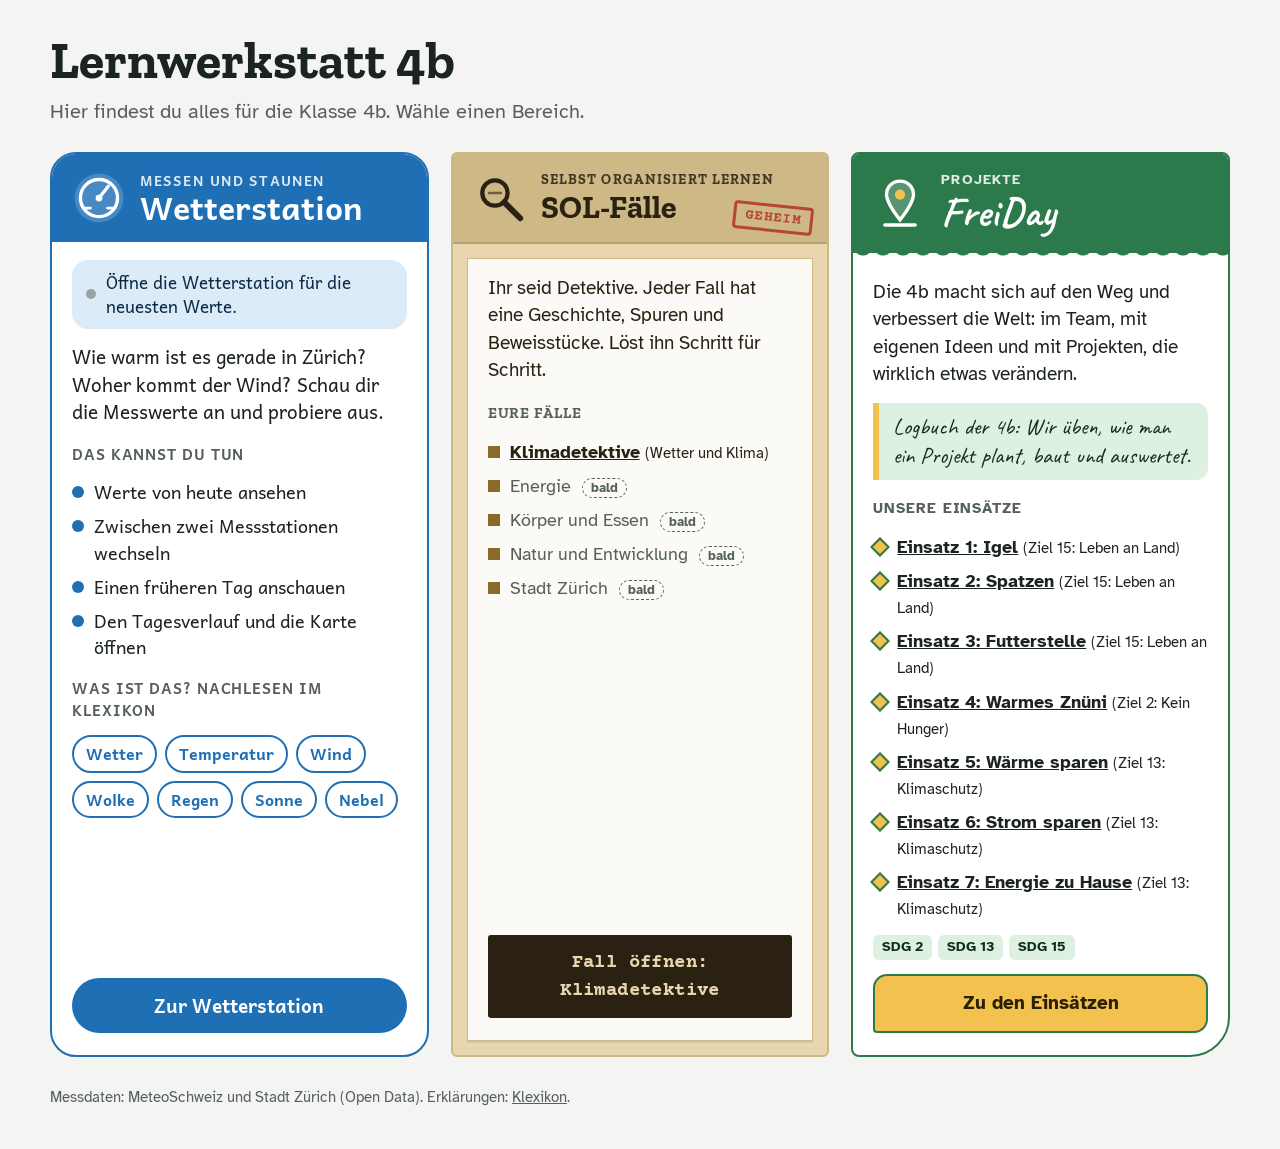
==== landing/index.html @ 151255df "Startseite: alle 7 FreiDay-Einsätze, SDG-Chips aktualisiert Co-Authored-By: Claude Sonnet 5.5 <norep" ====
<!doctype html>
<html lang="de-CH">
<head>
<meta charset="utf-8">
<meta name="viewport" content="width=device-width,initial-scale=1">
<title>Lernwerkstatt 4b</title>
<meta name="description" content="Startseite der Klasse 4b: Wetterstation, SOL-Detektivgeschichten und FreiDay-Projekte.">
<link rel="preconnect" href="https://fonts.googleapis.com"><link rel="preconnect" href="https://fonts.gstatic.com" crossorigin>
<link rel="stylesheet" href="https://fonts.googleapis.com/css2?family=Andika:wght@400;700&family=Zilla+Slab:wght@600;700&family=Atkinson+Hyperlegible:ital,wght@0,400;0,700;1,400&family=Courier+Prime:wght@400;700&family=Caveat:wght@600;700&display=swap">
<style>
/* Startseite: drei Bereiche mit gleichem Aufbau (Kopfband, Titel, Satz, Liste, Knopf), aber je eigener Farbe, Schrift und Form.
   Wetterstation = blau, rund, Messgerät. SOL = Aktenbeige, eckig, Stempel. FreiDay = grün/sonnengelb, Wegmarke, Handschrift. */
:root{--bg:#f4f5f2;--ink:#1c2420;--muted:#55605a;--card:#fff;--line:#d9ddd6;
 --w:#1f6fb5;--w-soft:#dcebf8;--w-ink:#0d2b47;
 --s:#8a6a2a;--s-soft:#e7d6ae;--s-edge:#cdb886;--s-paper:#fbfaf6;--s-ink:#2a2112;--stamp:#b3302a;
 --f:#2c7a4b;--f-soft:#def0e2;--f-sun:#f2c14e;--f-ink:#10301d;
 --f-body:"Atkinson Hyperlegible",system-ui,-apple-system,"Segoe UI",sans-serif;color-scheme:light}
@media(prefers-color-scheme:dark){:root:not([data-theme="light"]){--bg:#121513;--ink:#eef1ee;--muted:#a9b2ab;--card:#1b1f1c;--line:#343b36;--w-soft:#1b3047;--w-ink:#dcebf8;--s-soft:#3a3322;--s-edge:#5d5236;--s-paper:#24211a;--s-ink:#f0e6cc;--f-soft:#1d3426;--f-ink:#def0e2;color-scheme:dark}
 .kx a{color:#8ec3f0;border-color:#8ec3f0}
 :root:not([data-theme="light"]) .b-s .btn{background:var(--s-soft);color:var(--s-ink)}}
*{box-sizing:border-box}
body{margin:0;background:var(--bg);color:var(--ink);font-family:var(--f-body);font-size:18px;line-height:1.45;padding:24px max(16px,env(safe-area-inset-right,0px)) 40px max(16px,env(safe-area-inset-left,0px))}
.wrap{max-width:1180px;margin:0 auto}
header.top{margin:8px 0 26px}
header.top h1{margin:0;font-family:"Zilla Slab",Georgia,serif;font-size:clamp(32px,5vw,52px);line-height:1.1}
header.top p{margin:8px 0 0;color:var(--muted);font-size:20px;max-width:46ch}
.grid{display:grid;gap:22px;grid-template-columns:repeat(3,minmax(0,1fr));align-items:stretch}
@media(max-width:980px){.grid{grid-template-columns:minmax(0,1fr)}}
/* gemeinsamer Aufbau */
.bereich{display:flex;flex-direction:column;background:var(--card);border:2px solid var(--line);overflow:hidden;min-width:0}
.band{position:relative;display:flex;align-items:center;gap:14px;padding:16px 20px}
.band svg{flex:none;width:54px;height:54px}
.band small{display:block;font-size:14px;font-weight:700;letter-spacing:.08em;text-transform:uppercase;opacity:.85}
.band h2{margin:0;font-size:clamp(26px,3vw,32px);line-height:1.1}
.body{padding:18px 20px 22px;display:flex;flex-direction:column;gap:14px;flex:1}
.body>p{margin:0;font-size:19px}
.body h3{margin:4px 0 0;font-size:15px;letter-spacing:.06em;text-transform:uppercase;color:var(--muted)}
.liste{list-style:none;margin:0;padding:0;display:grid;gap:8px}
.liste li{display:flex;gap:10px;align-items:flex-start}
.liste li i{flex:none;width:12px;height:12px;margin-top:7px}
.liste .bald{color:var(--muted)}
.liste .bald em{font-style:normal;font-size:13px;font-weight:700;padding:1px 8px;border:1.5px dashed currentColor;border-radius:99px;margin-left:6px;white-space:nowrap}
.btn{display:inline-flex;align-items:center;justify-content:center;gap:8px;margin-top:auto;padding:14px 22px;font:inherit;font-weight:700;font-size:19px;text-decoration:none;min-height:52px;text-align:center}
.btn:focus-visible,.kx a:focus-visible,.liste a:focus-visible{outline:3px solid var(--ink);outline-offset:3px}
.spacer{flex:1}
/* WETTERSTATION */
.b-w{border-radius:26px;border-color:var(--w);font-family:"Andika",var(--f-body)}
.b-w .band{background:var(--w);color:#fff}
.b-w .liste li i{border-radius:50%;background:var(--w)}
.b-w .btn{background:var(--w);color:#fff;border-radius:99px}
.b-w .live{display:flex;gap:10px;align-items:center;background:var(--w-soft);color:var(--w-ink);border-radius:16px;padding:10px 14px;font-size:17px}
.b-w .live b{white-space:nowrap;font-size:28px;font-variant-numeric:tabular-nums}
.b-w .live .dot{width:10px;height:10px;border-radius:50%;background:#9aa3a3;flex:none}.b-w .live.on .dot{background:#1d9d6a}
.kx{display:flex;flex-wrap:wrap;gap:8px;margin:0;padding:0;list-style:none}
.kx a{display:inline-block;padding:5px 12px;border-radius:99px;border:2px solid var(--w);color:var(--w);font-weight:700;text-decoration:none;font-size:16px}
.kx a:hover{background:var(--w-soft)}
/* SOL */
.b-s{border-radius:6px;border-color:var(--s-edge);background:var(--s-soft);color:var(--s-ink);position:relative;font-family:"Zilla Slab",Georgia,serif}
.b-s .band{background:var(--s-edge);color:var(--s-ink);border-bottom:2px solid rgba(0,0,0,.12)}
.b-s .band h2{font-family:"Zilla Slab",Georgia,serif;font-weight:700}
.b-s .body{background:var(--s-paper);margin:14px;border:1px solid var(--s-edge);box-shadow:0 2px 0 rgba(0,0,0,.08);padding-top:16px;position:relative}
.b-s .body>p,.b-s .liste{font-family:var(--f-body)}
.b-s .liste li i{border-radius:0;background:var(--s)}
.b-s .btn{background:var(--s-ink);color:var(--s-soft);border-radius:3px;font-family:"Courier Prime","Courier New",monospace;letter-spacing:.02em}
.stempel{position:absolute;bottom:10px;right:14px;transform:rotate(6deg);border:3px solid var(--stamp);color:var(--stamp);font:700 14px "Courier Prime",monospace;letter-spacing:.1em;padding:3px 9px;border-radius:4px;opacity:.85}
.b-s .liste a,.b-f .liste a{color:inherit;font-weight:700}
/* FREIDAY */
.b-f{border-radius:8px 8px 40px 8px;border-color:var(--f);background:var(--card)}
.b-f .band{background:var(--f);color:#fff;position:relative}
.b-f .band h2{font-family:"Caveat","Atkinson Hyperlegible",cursive;font-size:clamp(34px,4vw,42px);font-weight:700}
.b-f .band::after{content:"";position:absolute;left:0;right:0;bottom:-7px;height:14px;background:radial-gradient(circle at 10px 0,var(--f) 9px,transparent 10px) 0 0/20px 14px repeat-x}
.b-f .body{padding-top:26px}
.b-f .liste li i{width:14px;height:14px;transform:rotate(45deg);background:var(--f-sun);border:2px solid var(--f);margin-top:6px}
.b-f .btn{background:var(--f-sun);color:#2a2000;border-radius:14px 14px 14px 4px;border:2px solid var(--f)}
.logbuch{background:var(--f-soft);color:var(--f-ink);border-left:6px solid var(--f-sun);padding:10px 14px;border-radius:0 12px 12px 0;font-family:"Caveat",cursive;font-size:23px;line-height:1.25}
.sdg{display:flex;flex-wrap:wrap;gap:6px}
.sdg span{font-size:14px;font-weight:700;padding:2px 9px;border-radius:6px;background:var(--f-soft);color:var(--f-ink)}
.fuss{margin:30px 0 0;color:var(--muted);font-size:15px}
.fuss a{color:inherit}
</style>
</head>
<body>
<div class="wrap">
 <header class="top">
  <h1>Lernwerkstatt 4b</h1>
  <p>Hier findest du alles für die Klasse 4b. Wähle einen Bereich.</p>
 </header>

 <main class="grid">

  <!-- Wetterstation -->
  <section class="bereich b-w" aria-labelledby="h-w">
   <div class="band">
    <svg viewBox="0 0 64 64" aria-hidden="true"><circle cx="32" cy="32" r="29" fill="#fff" opacity=".18"/><circle cx="32" cy="32" r="22" fill="none" stroke="#fff" stroke-width="4"/><path d="M32 32 L43 18" stroke="#fff" stroke-width="4" stroke-linecap="round"/><circle cx="32" cy="32" r="4" fill="#fff"/><path d="M14 44h8M42 44h8" stroke="#fff" stroke-width="3" stroke-linecap="round"/></svg>
    <div><small>Messen und staunen</small><h2 id="h-w">Wetterstation</h2></div>
   </div>
   <div class="body">
    <div class="live" id="live"><span class="dot"></span><span id="livetxt">Messwerte werden geladen …</span></div>
    <p>Wie warm ist es gerade in Zürich? Woher kommt der Wind? Schau dir die Messwerte an und probiere aus.</p>
    <h3>Das kannst du tun</h3>
    <ul class="liste">
     <li><i></i><span>Werte von heute ansehen</span></li>
     <li><i></i><span>Zwischen zwei Messstationen wechseln</span></li>
     <li><i></i><span>Einen früheren Tag anschauen</span></li>
     <li><i></i><span>Den Tagesverlauf und die Karte öffnen</span></li>
    </ul>
    <h3>Was ist das? Nachlesen im Klexikon</h3>
    <ul class="kx">
     <li><a href="https://klexikon.zum.de/wiki/Wetter" target="_blank" rel="noopener">Wetter</a></li>
     <li><a href="https://klexikon.zum.de/wiki/Temperatur" target="_blank" rel="noopener">Temperatur</a></li>
     <li><a href="https://klexikon.zum.de/wiki/Wind" target="_blank" rel="noopener">Wind</a></li>
     <li><a href="https://klexikon.zum.de/wiki/Wolke" target="_blank" rel="noopener">Wolke</a></li>
     <li><a href="https://klexikon.zum.de/wiki/Regen" target="_blank" rel="noopener">Regen</a></li>
     <li><a href="https://klexikon.zum.de/wiki/Sonne" target="_blank" rel="noopener">Sonne</a></li>
     <li><a href="https://klexikon.zum.de/wiki/Nebel" target="_blank" rel="noopener">Nebel</a></li>
    </ul>
    <a class="btn" href="/wetter">Zur Wetterstation</a>
   </div>
  </section>

  <!-- SOL -->
  <section class="bereich b-s" aria-labelledby="h-s">
   <div class="band">
    <svg viewBox="0 0 64 64" aria-hidden="true"><circle cx="26" cy="26" r="15" fill="none" stroke="currentColor" stroke-width="5"/><path d="M37 37 L56 56" stroke="currentColor" stroke-width="7" stroke-linecap="round"/><path d="M19 26h14" stroke="currentColor" stroke-width="3" stroke-linecap="round" opacity=".6"/></svg>
    <div><small>Selbst organisiert lernen</small><h2 id="h-s">SOL-Fälle</h2></div>
    <span class="stempel" aria-hidden="true">GEHEIM</span>
   </div>
   <div class="body">
    <p>Ihr seid Detektive. Jeder Fall hat eine Geschichte, Spuren und Beweisstücke. Löst ihn Schritt für Schritt.</p>
    <h3>Eure Fälle</h3>
    <ul class="liste">
     <li><i></i><span><a href="/detektive">Klimadetektive</a> <small>(Wetter und Klima)</small></span></li>
     <li class="bald"><i></i><span>Energie <em>bald</em></span></li>
     <li class="bald"><i></i><span>Körper und Essen <em>bald</em></span></li>
     <li class="bald"><i></i><span>Natur und Entwicklung <em>bald</em></span></li>
     <li class="bald"><i></i><span>Stadt Zürich <em>bald</em></span></li>
    </ul>
    <span class="spacer"></span>
    <a class="btn" href="/detektive">Fall öffnen: Klimadetektive</a>
   </div>
  </section>

  <!-- FreiDay -->
  <section class="bereich b-f" aria-labelledby="h-f">
   <div class="band">
    <svg viewBox="0 0 64 64" aria-hidden="true"><path d="M32 6c-9 0-16 7-16 16 0 11 16 30 16 30s16-19 16-30c0-9-7-16-16-16z" fill="#fff" opacity=".2"/><path d="M32 6c-9 0-16 7-16 16 0 11 16 30 16 30s16-19 16-30c0-9-7-16-16-16z" fill="none" stroke="#fff" stroke-width="4"/><circle cx="32" cy="22" r="6" fill="#f2c14e"/><path d="M14 58h36" stroke="#fff" stroke-width="4" stroke-linecap="round"/></svg>
    <div><small>Projekte</small><h2 id="h-f">FreiDay</h2></div>
   </div>
   <div class="body">
    <p>Die 4b macht sich auf den Weg und verbessert die Welt: im Team, mit eigenen Ideen und mit Projekten, die wirklich etwas verändern.</p>
    <div class="logbuch">Logbuch der 4b: Wir üben, wie man ein Projekt plant, baut und auswertet.</div>
    <h3>Unsere Einsätze</h3>
    <ul class="liste">
     <li><i></i><span><a href="/einsaetze">Einsatz 1: Igel</a> <small>(Ziel 15: Leben an Land)</small></span></li>
     <li><i></i><span><a href="/einsaetze">Einsatz 2: Spatzen</a> <small>(Ziel 15: Leben an Land)</small></span></li>
     <li><i></i><span><a href="/einsaetze">Einsatz 3: Futterstelle</a> <small>(Ziel 15: Leben an Land)</small></span></li>
     <li><i></i><span><a href="/einsaetze">Einsatz 4: Warmes Znüni</a> <small>(Ziel 2: Kein Hunger)</small></span></li>
     <li><i></i><span><a href="/einsaetze">Einsatz 5: Wärme sparen</a> <small>(Ziel 13: Klimaschutz)</small></span></li>
     <li><i></i><span><a href="/einsaetze">Einsatz 6: Strom sparen</a> <small>(Ziel 13: Klimaschutz)</small></span></li>
     <li><i></i><span><a href="/einsaetze">Einsatz 7: Energie zu Hause</a> <small>(Ziel 13: Klimaschutz)</small></span></li>
    </ul>
    <div class="sdg" aria-label="Ziele für nachhaltige Entwicklung"><span>SDG 2</span><span>SDG 13</span><span>SDG 15</span></div>
    <a class="btn" href="/einsaetze">Zu den Einsätzen</a>
   </div>
  </section>

 </main>
 <p class="fuss">Messdaten: MeteoSchweiz und Stadt Zürich (Open Data). Erklärungen: <a href="https://klexikon.zum.de" target="_blank" rel="noopener">Klexikon</a>.</p>
</div>
<script>
/* Kleine Live-Zeile: neuester Wert Fluntern. Bei Fehler bleibt der Text neutral. */
(async()=>{
 const box=document.getElementById('live'),tx=document.getElementById('livetxt');
 try{
  const r=await fetch('/api/ogd?st=sma',{cache:'no-store'});
  if(!r.ok)throw 0;
  const j=await r.json();
  const rows=Array.isArray(j)?j:(j.rows||j.data||[]);
  const x=rows&&rows[0];
  const T=x&&(Array.isArray(x)?x[1]:(x.t??x.temp));
  if(typeof T!=='number')throw 0;
  box.classList.add('on');
  tx.innerHTML='Jetzt in Zürich-Fluntern: <b>'+T.toFixed(1).replace('.',',')+' °C</b>';
 }catch(e){tx.textContent='Öffne die Wetterstation für die neuesten Werte.'}
})();
</script>
</body>
</html>
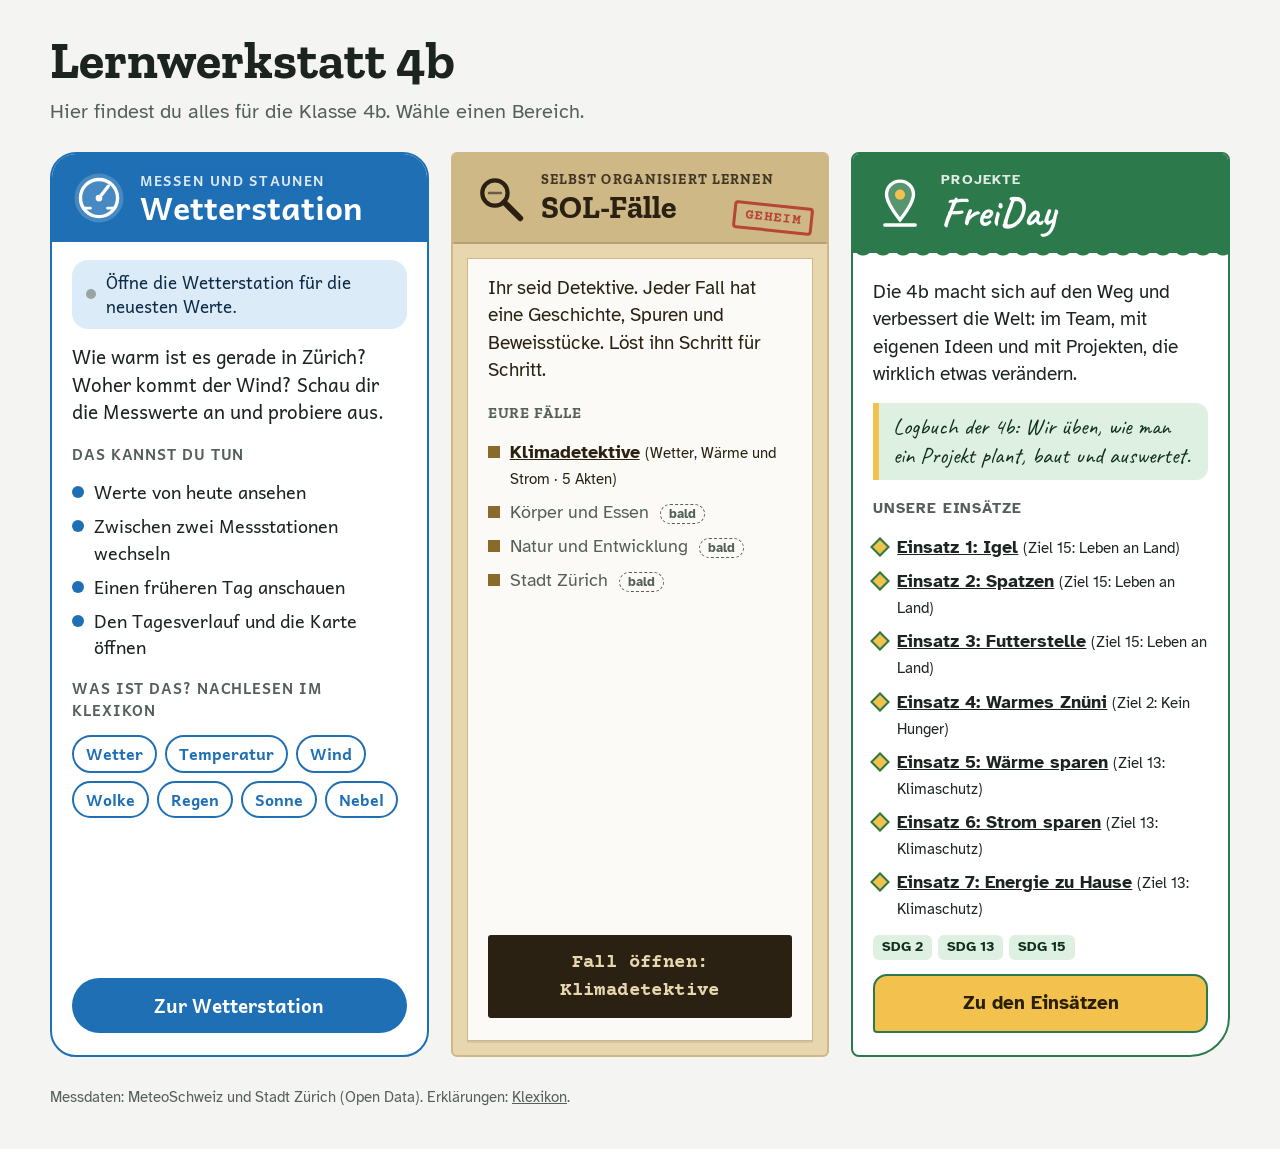
==== commit ee28de80: "Startseite: Klimadetektive mit Energie-Akten (5 Akten), Energie-bald entfernt Co-Authored-By: Claude" ====
--- a/landing/index.html
+++ b/landing/index.html
@@ -129,8 +129,7 @@
     <p>Ihr seid Detektive. Jeder Fall hat eine Geschichte, Spuren und Beweisstücke. Löst ihn Schritt für Schritt.</p>
     <h3>Eure Fälle</h3>
     <ul class="liste">
-     <li><i></i><span><a href="/detektive">Klimadetektive</a> <small>(Wetter und Klima)</small></span></li>
-     <li class="bald"><i></i><span>Energie <em>bald</em></span></li>
+     <li><i></i><span><a href="/detektive">Klimadetektive</a> <small>(Wetter, Wärme und Strom · 5 Akten)</small></span></li>
      <li class="bald"><i></i><span>Körper und Essen <em>bald</em></span></li>
      <li class="bald"><i></i><span>Natur und Entwicklung <em>bald</em></span></li>
      <li class="bald"><i></i><span>Stadt Zürich <em>bald</em></span></li>
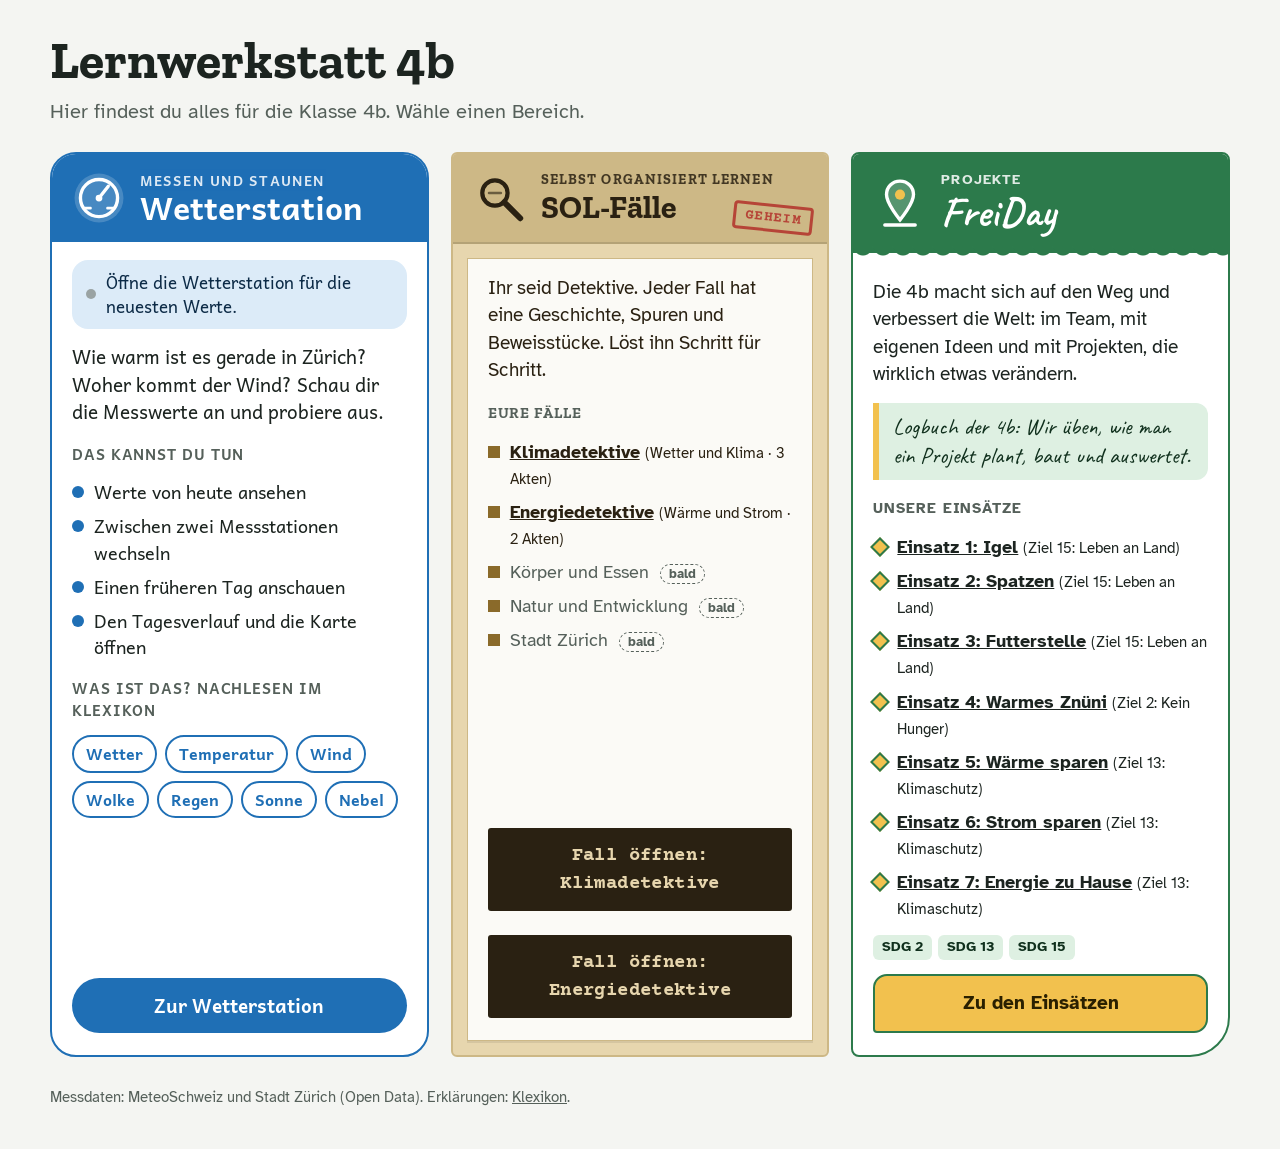
==== commit 9cd59d9f: "Energie als eigener Fall /energie (Akte 01 Warm und kalt, Akte 02 Strom und Watt); Klimadetektive wi" ====
--- a/landing/index.html
+++ b/landing/index.html
@@ -129,13 +129,15 @@
     <p>Ihr seid Detektive. Jeder Fall hat eine Geschichte, Spuren und Beweisstücke. Löst ihn Schritt für Schritt.</p>
     <h3>Eure Fälle</h3>
     <ul class="liste">
-     <li><i></i><span><a href="/detektive">Klimadetektive</a> <small>(Wetter, Wärme und Strom · 5 Akten)</small></span></li>
+     <li><i></i><span><a href="/detektive">Klimadetektive</a> <small>(Wetter und Klima · 3 Akten)</small></span></li>
+     <li><i></i><span><a href="/energie">Energiedetektive</a> <small>(Wärme und Strom · 2 Akten)</small></span></li>
      <li class="bald"><i></i><span>Körper und Essen <em>bald</em></span></li>
      <li class="bald"><i></i><span>Natur und Entwicklung <em>bald</em></span></li>
      <li class="bald"><i></i><span>Stadt Zürich <em>bald</em></span></li>
     </ul>
     <span class="spacer"></span>
     <a class="btn" href="/detektive">Fall öffnen: Klimadetektive</a>
+    <a class="btn" href="/energie" style="margin-top:10px">Fall öffnen: Energiedetektive</a>
    </div>
   </section>
 
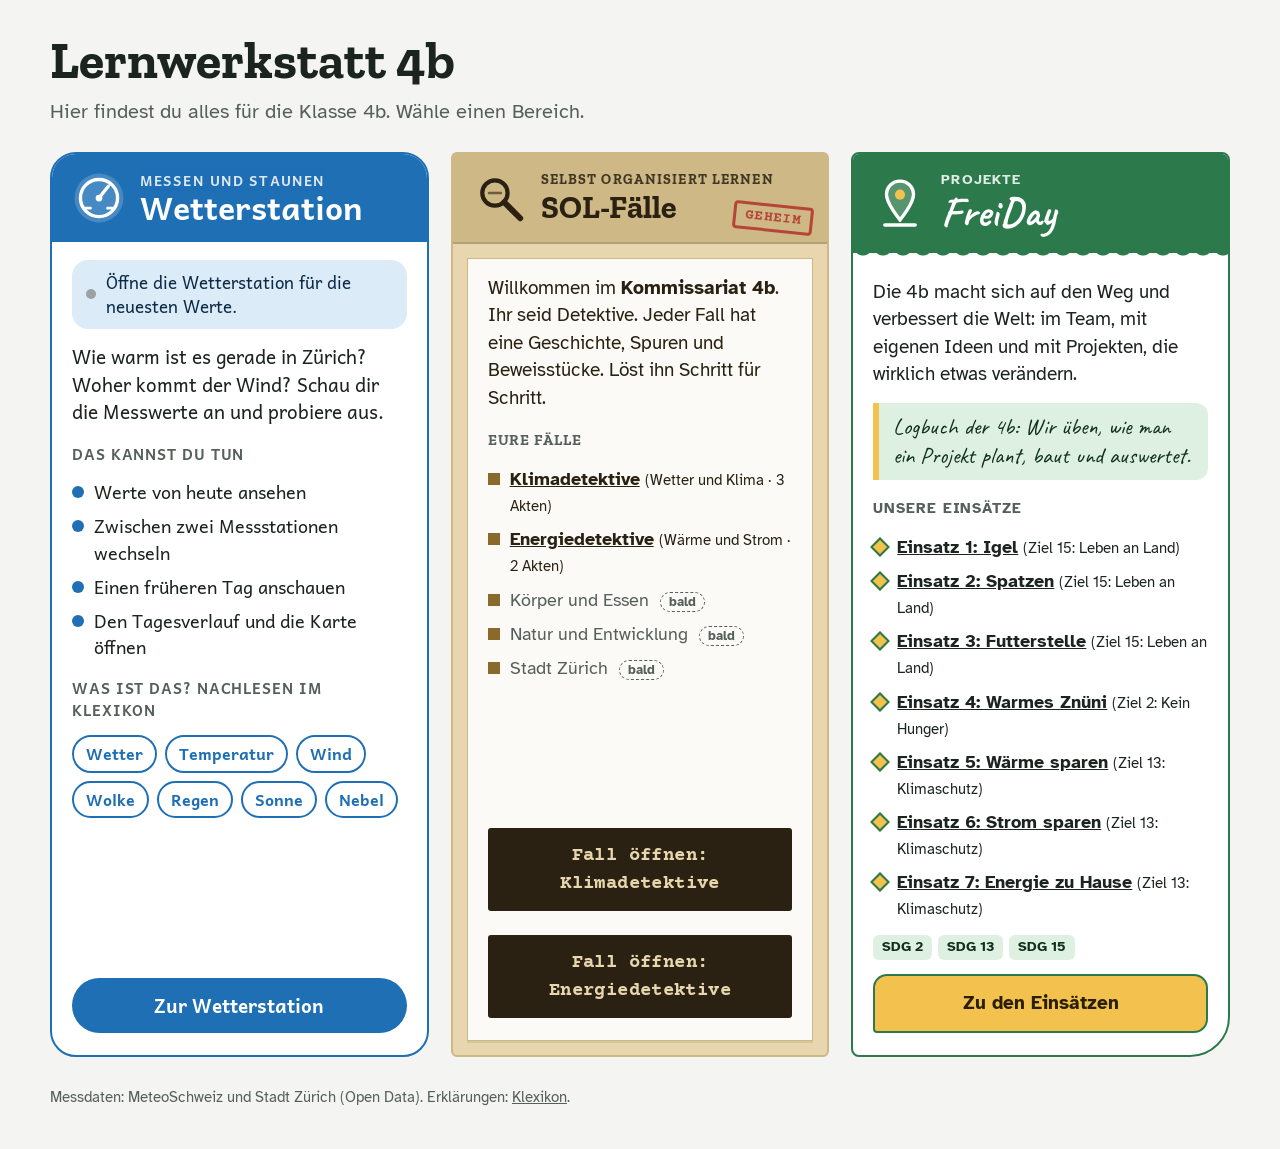
==== commit 90bf648f: "Alle Fälle unter «Kommissariat 4b» (statt Klima-Kommissariat) Co-Authored-By: Claude Sonnet 5.5 <nor" ====
--- a/landing/index.html
+++ b/landing/index.html
@@ -126,7 +126,7 @@
     <span class="stempel" aria-hidden="true">GEHEIM</span>
    </div>
    <div class="body">
-    <p>Ihr seid Detektive. Jeder Fall hat eine Geschichte, Spuren und Beweisstücke. Löst ihn Schritt für Schritt.</p>
+    <p>Willkommen im <b>Kommissariat 4b</b>. Ihr seid Detektive. Jeder Fall hat eine Geschichte, Spuren und Beweisstücke. Löst ihn Schritt für Schritt.</p>
     <h3>Eure Fälle</h3>
     <ul class="liste">
      <li><i></i><span><a href="/detektive">Klimadetektive</a> <small>(Wetter und Klima · 3 Akten)</small></span></li>
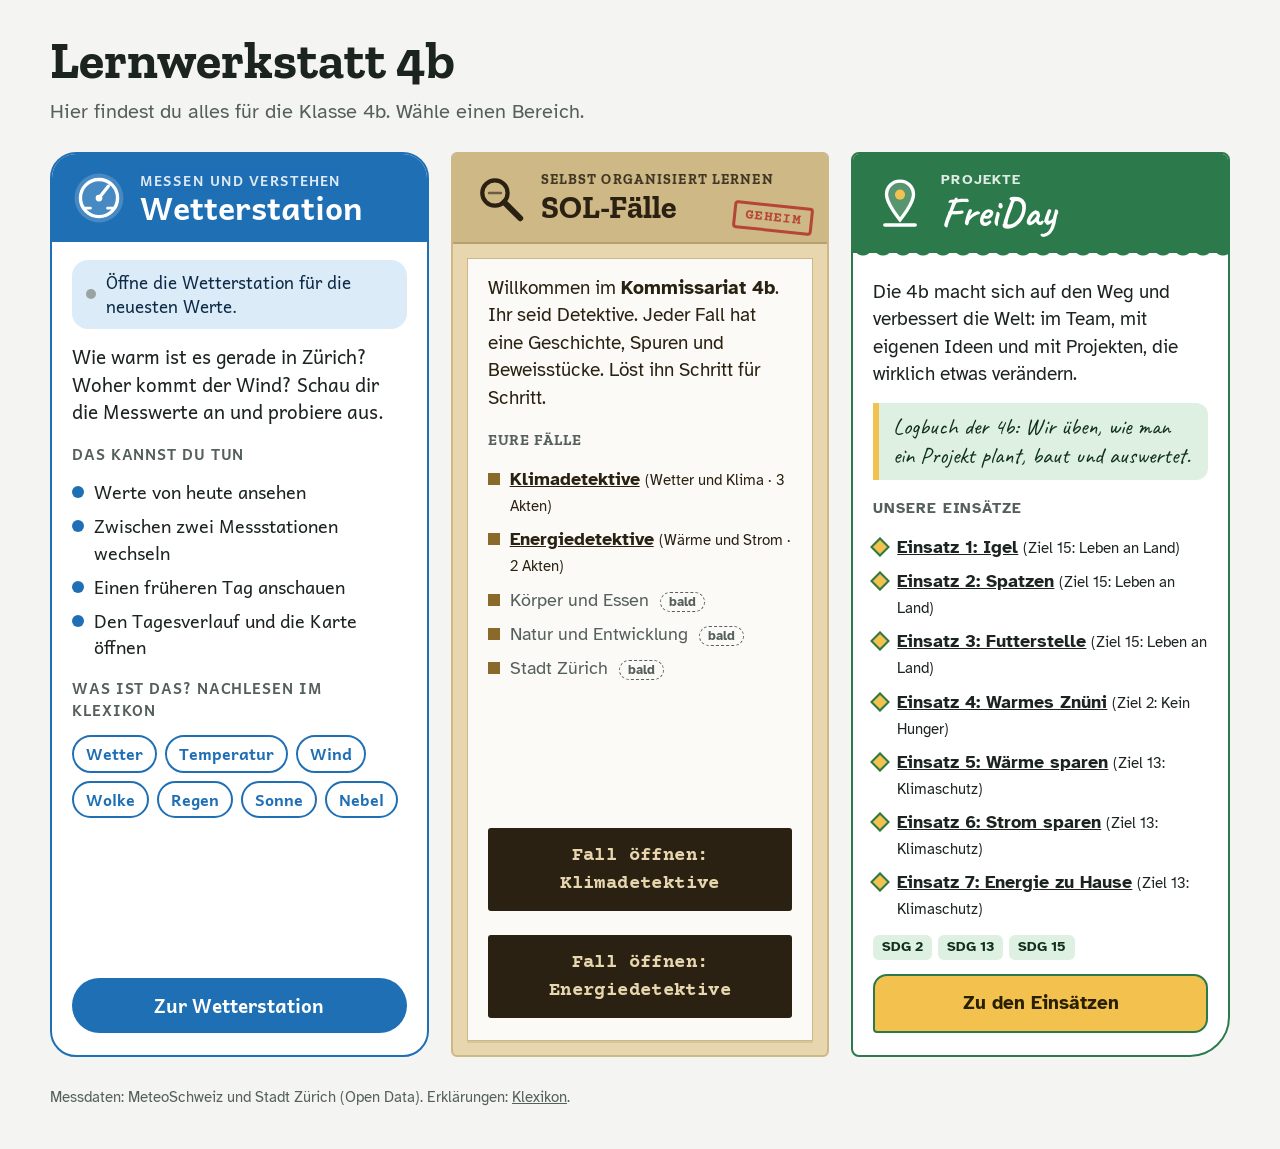
==== commit 5862e829: "Startseite: «Messen und verstehen» statt «Messen und staunen» Co-Authored-By: Claude Sonnet 5.5 <nor" ====
--- a/landing/index.html
+++ b/landing/index.html
@@ -92,7 +92,7 @@
   <section class="bereich b-w" aria-labelledby="h-w">
    <div class="band">
     <svg viewBox="0 0 64 64" aria-hidden="true"><circle cx="32" cy="32" r="29" fill="#fff" opacity=".18"/><circle cx="32" cy="32" r="22" fill="none" stroke="#fff" stroke-width="4"/><path d="M32 32 L43 18" stroke="#fff" stroke-width="4" stroke-linecap="round"/><circle cx="32" cy="32" r="4" fill="#fff"/><path d="M14 44h8M42 44h8" stroke="#fff" stroke-width="3" stroke-linecap="round"/></svg>
-    <div><small>Messen und staunen</small><h2 id="h-w">Wetterstation</h2></div>
+    <div><small>Messen und verstehen</small><h2 id="h-w">Wetterstation</h2></div>
    </div>
    <div class="body">
     <div class="live" id="live"><span class="dot"></span><span id="livetxt">Messwerte werden geladen …</span></div>
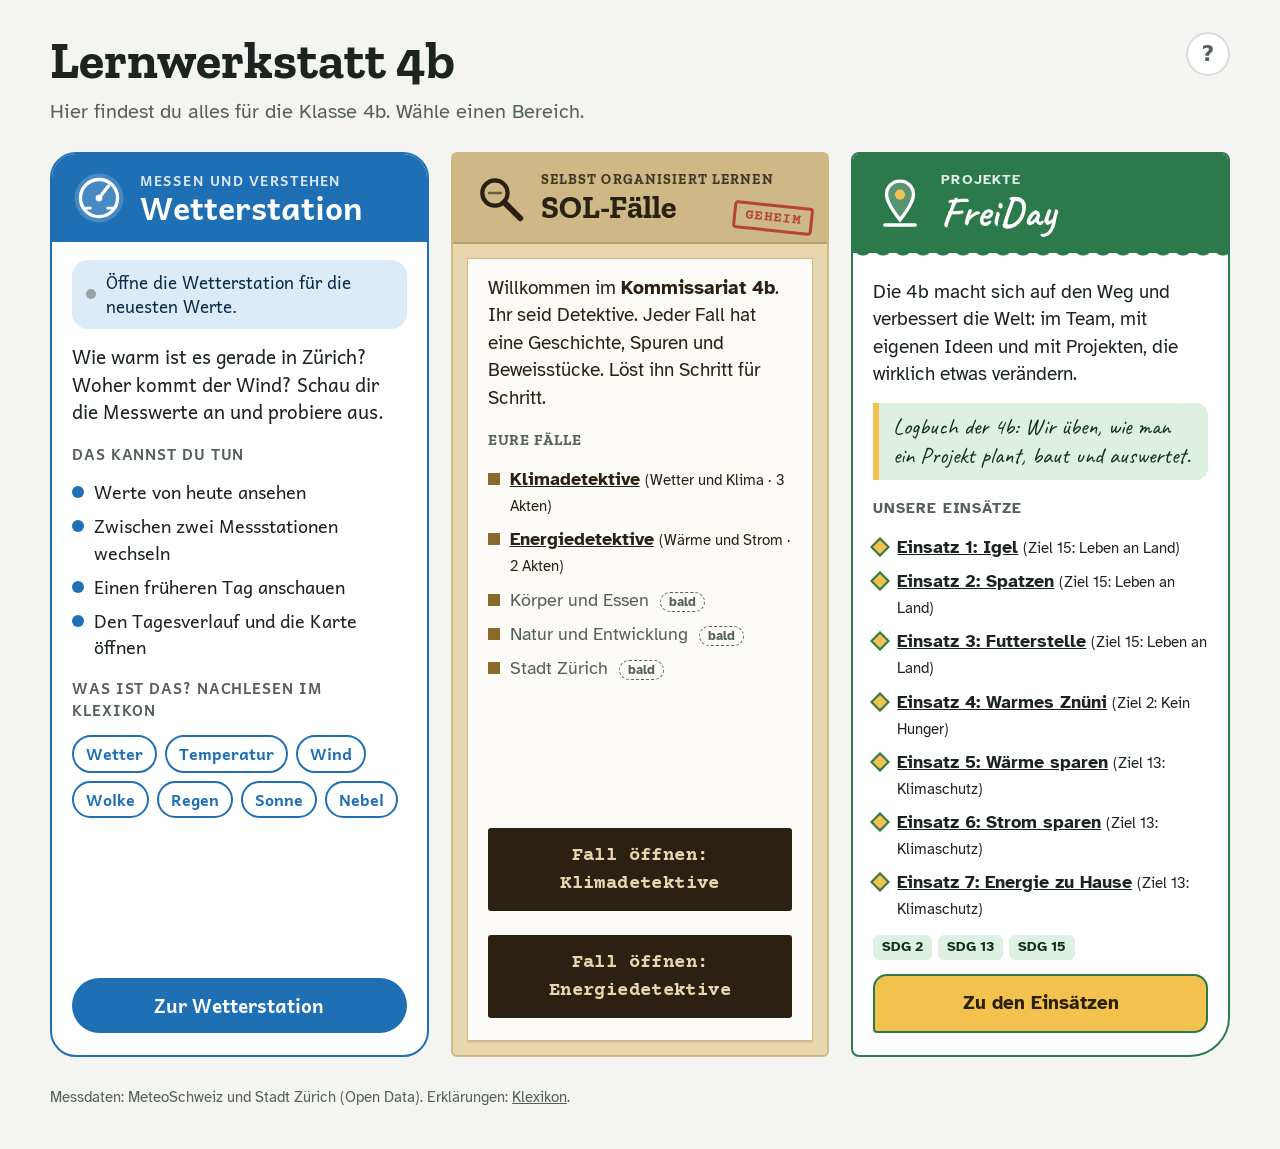
==== commit 91e00701: "Hilfe-Seite (/hilfe, /h) mit Kurzadressen und Deep Links, ?-Icon auf Startseite Co-Authored-By: Clau" ====
--- a/landing/index.html
+++ b/landing/index.html
@@ -21,7 +21,10 @@
 *{box-sizing:border-box}
 body{margin:0;background:var(--bg);color:var(--ink);font-family:var(--f-body);font-size:18px;line-height:1.45;padding:24px max(16px,env(safe-area-inset-right,0px)) 40px max(16px,env(safe-area-inset-left,0px))}
 .wrap{max-width:1180px;margin:0 auto}
-header.top{margin:8px 0 26px}
+header.top{margin:8px 0 26px;position:relative;padding-right:56px}
+.hilfe{position:absolute;top:0;right:0;width:44px;height:44px;border-radius:50%;border:2px solid var(--line);background:var(--card);color:var(--muted);display:flex;align-items:center;justify-content:center;font:700 22px/1 system-ui,sans-serif;text-decoration:none}
+.hilfe:hover{color:var(--ink);border-color:var(--muted)}
+.hilfe:focus-visible{outline:3px solid var(--ink);outline-offset:3px}
 header.top h1{margin:0;font-family:"Zilla Slab",Georgia,serif;font-size:clamp(32px,5vw,52px);line-height:1.1}
 header.top p{margin:8px 0 0;color:var(--muted);font-size:20px;max-width:46ch}
 .grid{display:grid;gap:22px;grid-template-columns:repeat(3,minmax(0,1fr));align-items:stretch}
@@ -82,6 +85,7 @@
 <body>
 <div class="wrap">
  <header class="top">
+  <a class="hilfe" href="/hilfe" aria-label="Hilfe für Lehrpersonen" title="Hilfe">?</a>
   <h1>Lernwerkstatt 4b</h1>
   <p>Hier findest du alles für die Klasse 4b. Wähle einen Bereich.</p>
  </header>
